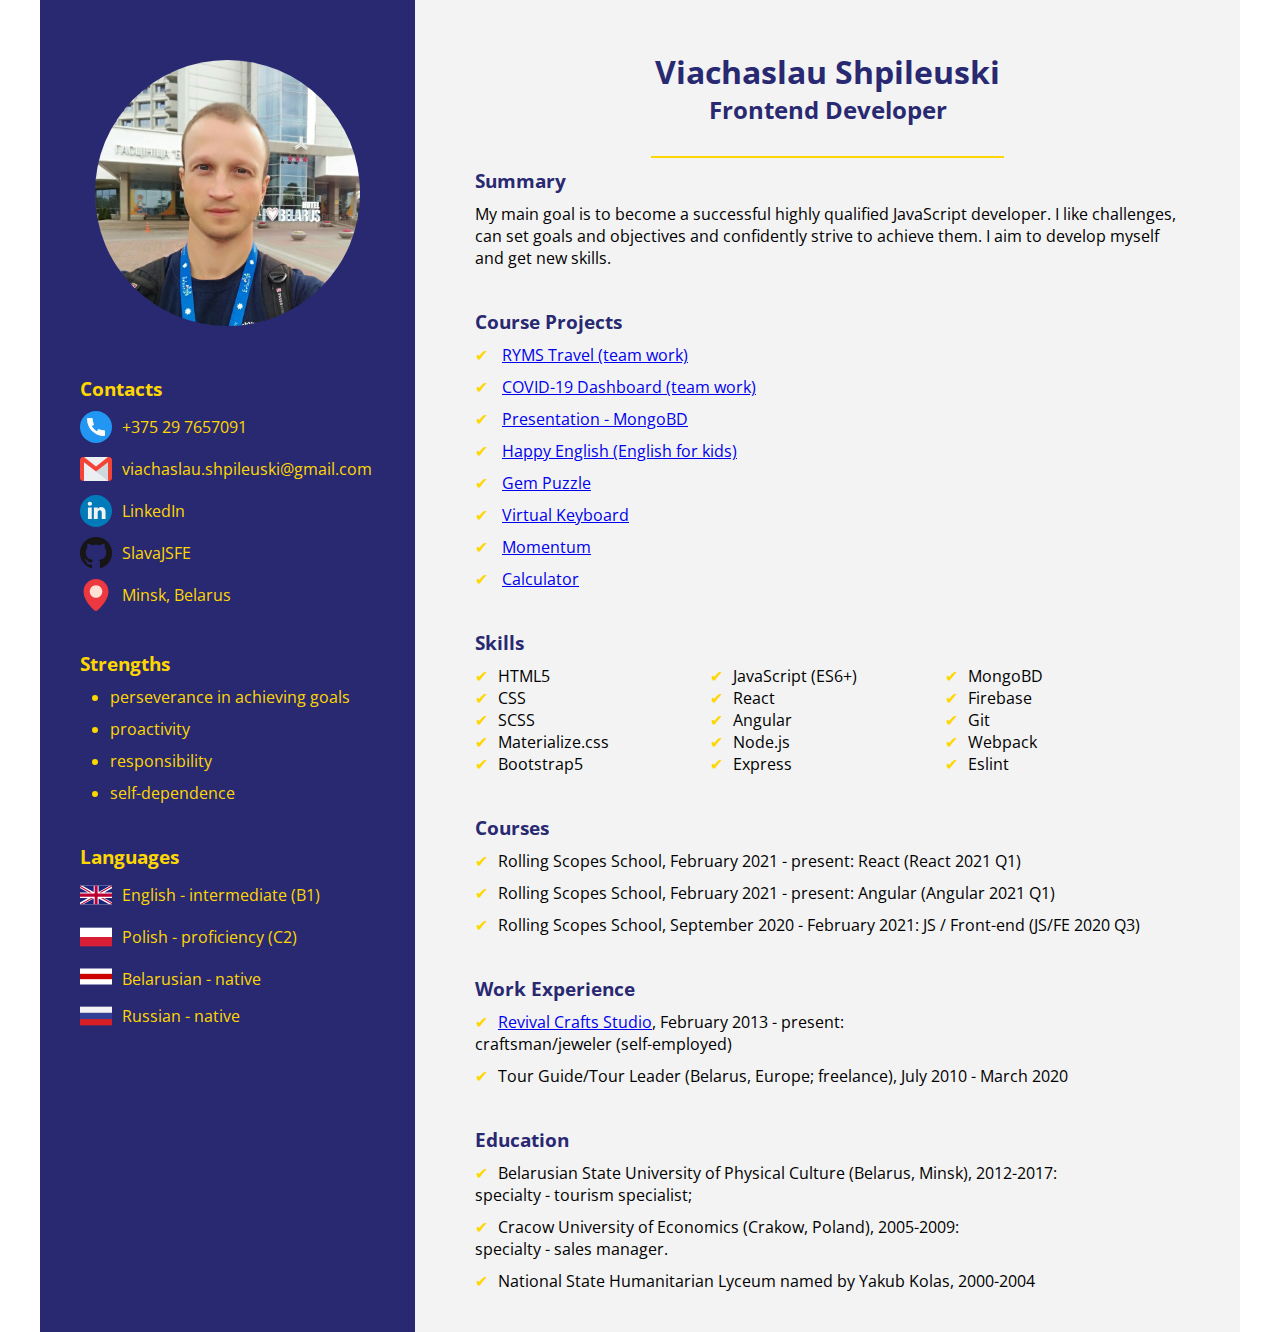
==== index.html @ f5da4689 "feat; add work experience, replace files to root" ====
<!DOCTYPE html>
<html lang="en">
<head>
  <meta charset="UTF-8">
  <meta name="viewport" content="width=device-width, initial-scale=1.0">
  <link rel="stylesheet" type="text/css" href="styles/style.css">
  <title>Viachaslau Shpileuski CV</title>
</head>
<body>
  <div class="wrapper">
    <div class="left-side">
      <img src="assets/L7zkI91B52E.jpg" alt="photo" class="photo">
      <section class="contacts left-section">
        <h3 class="section-title">Contacts</h3>
        <div class="phone contact">
          <img src="assets/telephone.svg" alt="phone">
          <a href="tel:+375 29 7657091">+375 29 7657091</a>
          <!-- <p>+375 29 7657091</p> -->
        </div>
        <div class="mail contact">
          <img src="assets/gmail.svg" alt="gmail">
          <a href="mailto:viachaslau.shpileuski@gmail.coms">viachaslau.shpileuski@gmail.com</a>
        </div>
        <div class="linkedin contact">
          <img src="assets/linkedin.svg" alt="linkedin">
          <a href="https://www.linkedin.com/in/viachaslau-shpileuski-3217bb201/" target="_blank">LinkedIn</a>
        </div>
        <div class="github contact">
          <img src="assets/GitHub-Mark-32px.png" alt="github">
          <a href="https://github.com/SlavaJSFE" target="_blank">SlavaJSFE</a>
        </div>
        <div class="location contact">
          <img src="assets/location.svg" alt="location">
          <a href="https://www.google.ru/maps/place/Minsk/@53.8847608,27.4532846,11z/data=!3m1!4b1!4m5!3m4!1s0x46dbcfd35b1e6ad3:0xb61b853ddb570d9!8m2!3d53.9006011!4d27.558972" target="_blank">Minsk, Belarus</a>
        </div>
      </section>
      <section class="strengths left-section">
        <h3 class="section-title">Strengths</h3>
        <ul>
          <li>perseverance in achieving goals</li>
          <li>proactivity</li>
          <li>responsibility</li>
          <li>self-dependence</li>
        </ul>
      </section>
      <section class="laguages left-section">
        <h3 class="section-title">Languages</h3>
        <div class="language">
          <img src="assets/english.svg" alt="UK icon">
          <p>English - intermediate (B1)</p>
        </div>
        <div class="language">
          <img src="assets/polish.svg" alt="Poland icon">
          <p>Polish - proficiency (C2)</p>
        </div>
        <div class="language">
          <img src="assets/belarusian.svg" alt="Belarus icon">
          <p>Belarusian - native</p>
        </div>
        <div class="language">
          <img src="assets/russian.svg" alt="Russia icon">
          <p>Russian - native</p>
        </div>
      </section>
    </div>
    <div class="right-side">
      <h1>Viachaslau Shpileuski</h1>
      <h2>Frontend Developer</h2>
      <hr>
      <section class="summary right-section">
        <h3 class="section-title">Summary</h3>
        <p>My main goal is to become a successful highly qualified JavaScript developer. I like challenges, can set goals and objectives and confidently strive to achieve them. I aim to develop myself and get new skills.</p>
      </section>
      <section class="projects right-section">
        <h3 class="section-title">Course Projects</h3>
        <ul>
          <li>
            <!-- <p>RYMS Travel (team work)</p> -->
            <a href="https://rsclone-ryms-travel.netlify.app/">
              <!-- https://rsclone-ryms-travel.netlify.app/ -->
              RYMS Travel (team work)
            </a>
          </li>
          <li>
            <!-- <p>COVID-19 Dashboard (team work)</p> -->
            <a href="https://dmitryastapenko-covid-dashboard.netlify.app/">
              <!-- https://dmitryastapenko-covid-dashboard.netlify.app/ -->
              COVID-19 Dashboard (team work)
            </a>
          </li>
          <li>
            <!-- <p>Presentation - MongoBD</p> -->
            <a href="https://github.com/rolling-scopes-school/slavajsfe-JS2020Q3/pull/57">
              <!-- https://github.com/rolling-scopes-school/slavajsfe-JS2020Q3/pull/57 -->
              Presentation - MongoBD
            </a>
          </li>
          <li>
            <!-- <p>Happy English (English for kids)</p> -->
            <a href="https://rolling-scopes-school.github.io/slavajsfe-JS2020Q3/english-for-kids/src/">
              <!-- https://rolling-scopes-school.github.io/slavajsfe-JS2020Q3/english-for-kids/src/ -->
              Happy English (English for kids)
            </a>
          </li>
          <li>
            <!-- <p>Gem Puzzle</p> -->
            <a href="https://rolling-scopes-school.github.io/slavajsfe-JS2020Q3/gem-puzzle/src/">
              <!-- https://rolling-scopes-school.github.io/slavajsfe-JS2020Q3/gem-puzzle/src/ -->
              Gem Puzzle
            </a>
          </li>
          <li>
            <!-- <p>Virtual Keyboard</p> -->
            <a href="https://rolling-scopes-school.github.io/slavajsfe-JS2020Q3/virtual-keyboard/">
              <!-- https://rolling-scopes-school.github.io/slavajsfe-JS2020Q3/virtual-keyboard/ -->
              Virtual Keyboard
            </a>
          </li>
          <li>
            <!-- <p>Momentum</p> -->
            <a href="https://rolling-scopes-school.github.io/slavajsfe-JS2020Q3/momentum/">
              <!-- https://rolling-scopes-school.github.io/slavajsfe-JS2020Q3/momentum/ -->
              Momentum
            </a>
          </li>
          <li>
            <!-- <p>Calculator</p> -->
            <a href="https://rolling-scopes-school.github.io/slavajsfe-JS2020Q3/calculator/">
              <!-- https://rolling-scopes-school.github.io/slavajsfe-JS2020Q3/calculator/ -->
              Calculator
            </a>
          </li>
        </ul>
      </section>
      <section class="skills right-section">
        <h3 class="section-title">Skills</h3>
        <div class="skills-list">
          <div class="skills1">
            <ul>
              <li>HTML5</li>
              <li>CSS</li>
              <li>SCSS</li>
              <li>Materialize.css</li>
              <li>Bootstrap5</li>
            </ul>
          </div>
          <div class="skills2">
            <ul>
              <li>JavaScript (ES6+)</li>
              <li>React</li>
              <li>Angular</li>
              <li>Node.js</li>
              <li>Express</li>
            </ul>
          </div>
          <div class="skills3">
            <ul>
              <li>MongoBD</li>
              <li>Firebase</li>
              <li>Git</li>
              <li>Webpack</li>
              <li>Eslint</li>
            </ul>
          </div>
        </div>
      </section>
      <section class="courses right-section">
        <h3 class="section-title">Courses</h3>
        <ul>
          <li>Rolling Scopes School, February 2021 - present: React (React 2021 Q1)</li>
          <li>Rolling Scopes School, February 2021 - present: Angular (Angular 2021 Q1)</li>
          <li>Rolling Scopes School, September 2020 - February 2021: JS / Front-end (JS/FE 2020 Q3)</li>
        </ul>
      </section>
      <section class="work-experience right-section">
        <h3 class="section-title">Work Experience</h3>
        <ul>
          <li><a href="https://www.instagram.com/revival_crafts_studio/" target="_blank">Revival Crafts Studio</a>, February 2013 - present:<br>
            craftsman/jeweler (self-employed)
          </li>
          <li>Tour Guide/Tour Leader (Belarus, Europe; freelance), July 2010 - March 2020</li>
        </ul>
      </section>
      <section class="education right-section">
        <h3 class="section-title">Education</h3>
        <ul>
          <li>Belarusian State University of Physical Culture (Belarus, Minsk), 2012-2017:<br>
            specialty - tourism specialist;</li>
          <li>Cracow University of Economics (Crakow, Poland), 2005-2009:<br>
            specialty - sales manager.</li>
          <li>National State Humanitarian Lyceum named by Yakub Kolas, 2000-2004</li>
        </ul>
      </section>
    </div>
  </div>
</body>
</html>
---- styles/style.css ----
@import url("https://fonts.googleapis.com/css2?family=Open+Sans&display=swap");
* {
  margin: 0;
  padding: 0;
}

.wrapper {
  display: -ms-grid;
  display: grid;
  -ms-grid-columns: 375px 1fr;
      grid-template-columns: 375px 1fr;
  max-width: 1200px;
  margin: 0 auto;
  height: 100vh;
  font-family: 'Open Sans', sans-serif;
  font-size: 16px;
}

.left-side {
  background-color: #292972;
  color: gold;
  padding: 50px 40px;
}

.left-side ul {
  margin-left: 30px;
}

.left-side li {
  margin: 10px 0;
}

.photo {
  display: block;
  border-radius: 50%;
  width: 90%;
  margin: 10px auto 50px;
}

.contacts img,
.language img {
  width: 32px;
}

.contacts a, .contacts p,
.language a,
.language p {
  text-decoration: none;
  color: inherit;
  padding: 5px 0 0 10px;
}

.contact,
.language {
  display: -webkit-box;
  display: -ms-flexbox;
  display: flex;
  margin: 10px 0;
}

.right-side {
  background-color: #f3f3f3;
  padding: 50px 60px 0;
}

.right-side h1, .right-side h2 {
  text-align: center;
}

.right-side h2 {
  margin-bottom: 30px;
}

.right-side h1, .right-side h2, .right-side h3 {
  color: #292972;
}

.right-side li {
  list-style-type: none;
}

.right-side li:before {
  content: "\2714";
  color: gold;
  padding-right: 10px;
}

.left-section,
.right-section {
  margin-bottom: 40px;
}

.skills-list {
  display: -ms-grid;
  display: grid;
  -ms-grid-columns: (1fr)[3];
      grid-template-columns: repeat(3, 1fr);
}

.section-title {
  margin: 10px 0;
}

hr {
  border: none;
  background-color: gold;
  height: 2px;
  width: 50%;
  margin: 0 auto;
}

.projects li,
.courses li,
.work-experience li,
.education li {
  margin-bottom: 10px;
}
/*# sourceMappingURL=style.css.map */
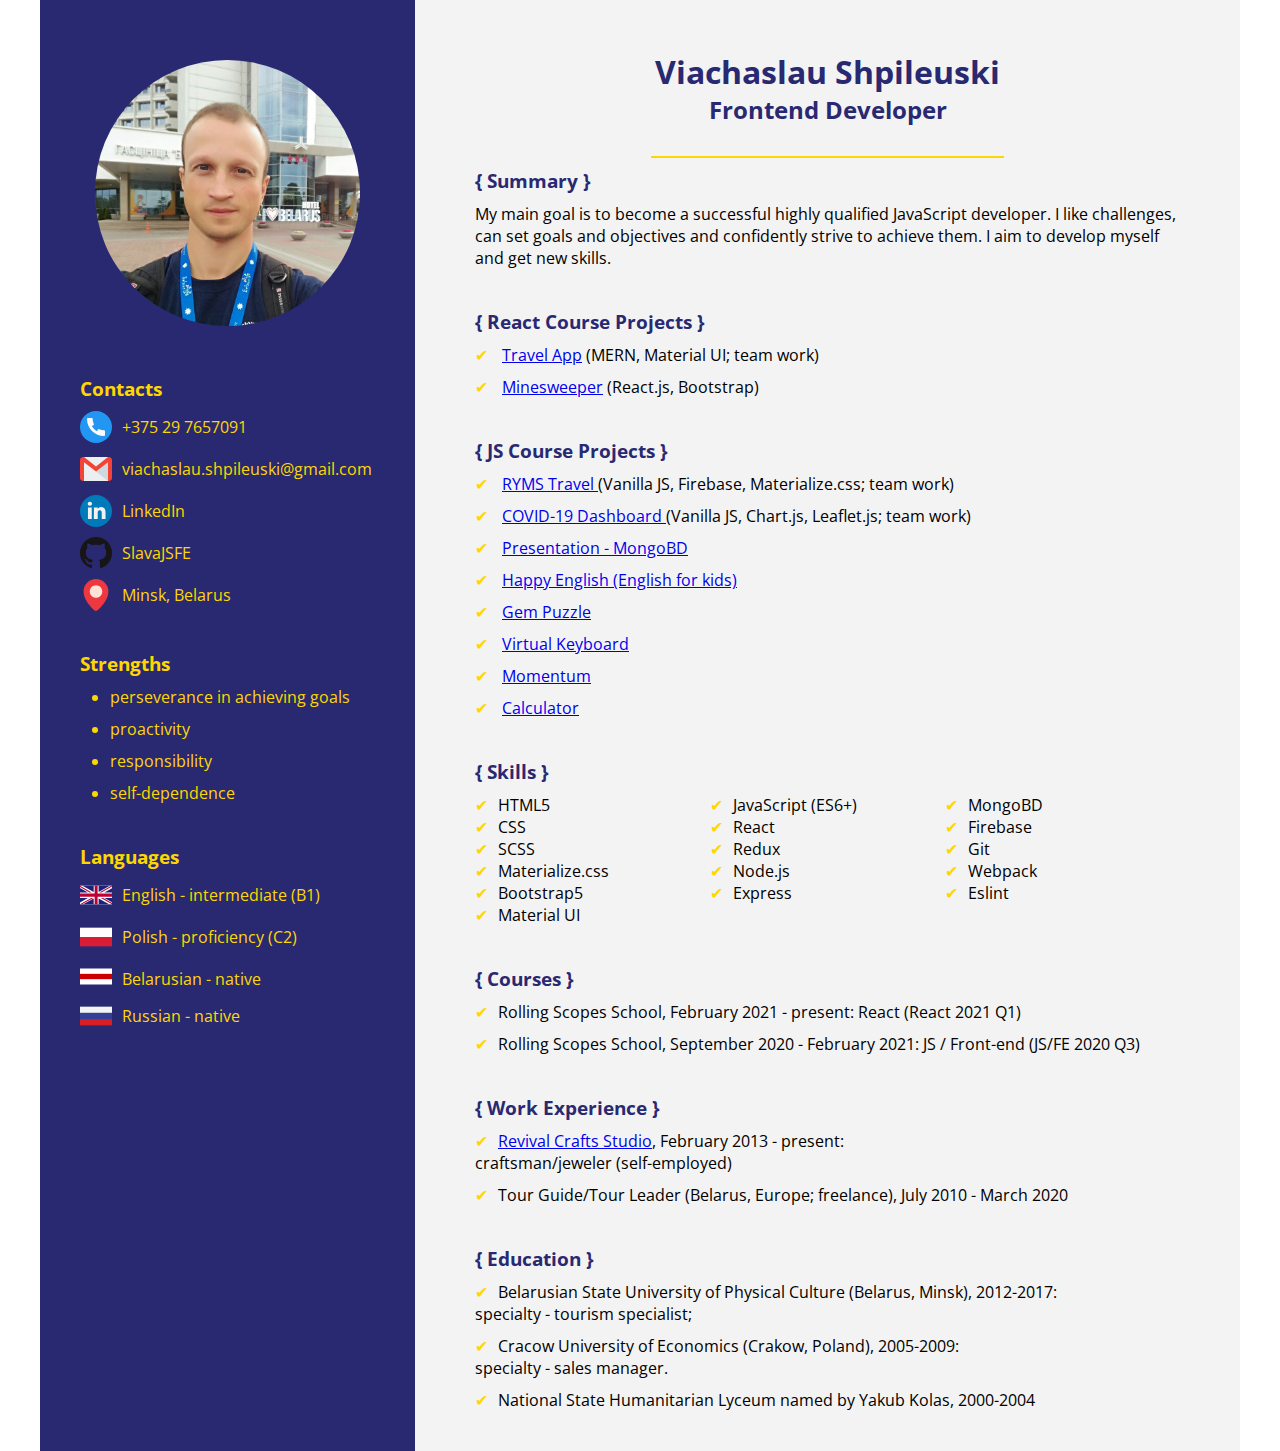
==== commit e37a78a7: "feat: add react course projects, implement adaptive design" ====
--- a/index.html
+++ b/index.html
@@ -10,83 +10,102 @@
   <div class="wrapper">
     <div class="left-side">
       <img src="assets/L7zkI91B52E.jpg" alt="photo" class="photo">
-      <section class="contacts left-section">
-        <h3 class="section-title">Contacts</h3>
-        <div class="phone contact">
-          <img src="assets/telephone.svg" alt="phone">
-          <a href="tel:+375 29 7657091">+375 29 7657091</a>
-          <!-- <p>+375 29 7657091</p> -->
-        </div>
-        <div class="mail contact">
-          <img src="assets/gmail.svg" alt="gmail">
-          <a href="mailto:viachaslau.shpileuski@gmail.coms">viachaslau.shpileuski@gmail.com</a>
-        </div>
-        <div class="linkedin contact">
-          <img src="assets/linkedin.svg" alt="linkedin">
-          <a href="https://www.linkedin.com/in/viachaslau-shpileuski-3217bb201/" target="_blank">LinkedIn</a>
-        </div>
-        <div class="github contact">
-          <img src="assets/GitHub-Mark-32px.png" alt="github">
-          <a href="https://github.com/SlavaJSFE" target="_blank">SlavaJSFE</a>
-        </div>
-        <div class="location contact">
-          <img src="assets/location.svg" alt="location">
-          <a href="https://www.google.ru/maps/place/Minsk/@53.8847608,27.4532846,11z/data=!3m1!4b1!4m5!3m4!1s0x46dbcfd35b1e6ad3:0xb61b853ddb570d9!8m2!3d53.9006011!4d27.558972" target="_blank">Minsk, Belarus</a>
-        </div>
-      </section>
-      <section class="strengths left-section">
-        <h3 class="section-title">Strengths</h3>
-        <ul>
-          <li>perseverance in achieving goals</li>
-          <li>proactivity</li>
-          <li>responsibility</li>
-          <li>self-dependence</li>
-        </ul>
-      </section>
-      <section class="laguages left-section">
-        <h3 class="section-title">Languages</h3>
-        <div class="language">
-          <img src="assets/english.svg" alt="UK icon">
-          <p>English - intermediate (B1)</p>
-        </div>
-        <div class="language">
-          <img src="assets/polish.svg" alt="Poland icon">
-          <p>Polish - proficiency (C2)</p>
-        </div>
-        <div class="language">
-          <img src="assets/belarusian.svg" alt="Belarus icon">
-          <p>Belarusian - native</p>
-        </div>
-        <div class="language">
-          <img src="assets/russian.svg" alt="Russia icon">
-          <p>Russian - native</p>
-        </div>
-      </section>
+      <div class="left-side-info">
+        <section class="contacts left-section">
+          <h3 class="section-title">Contacts</h3>
+          <div class="phone contact">
+            <img src="assets/telephone.svg" alt="phone">
+            <a href="tel:+375 29 7657091">+375 29 7657091</a>
+            <!-- <p>+375 29 7657091</p> -->
+          </div>
+          <div class="mail contact">
+            <img src="assets/gmail.svg" alt="gmail">
+            <a href="mailto:viachaslau.shpileuski@gmail.coms">viachaslau.shpileuski@gmail.com</a>
+          </div>
+          <div class="linkedin contact">
+            <img src="assets/linkedin.svg" alt="linkedin">
+            <a href="https://www.linkedin.com/in/viachaslau-shpileuski-3217bb201/" target="_blank">LinkedIn</a>
+          </div>
+          <div class="github contact">
+            <img src="assets/GitHub-Mark-32px.png" alt="github">
+            <a href="https://github.com/SlavaJSFE" target="_blank">SlavaJSFE</a>
+          </div>
+          <div class="location contact">
+            <img src="assets/location.svg" alt="location">
+            <a href="https://www.google.ru/maps/place/Minsk/@53.8847608,27.4532846,11z/data=!3m1!4b1!4m5!3m4!1s0x46dbcfd35b1e6ad3:0xb61b853ddb570d9!8m2!3d53.9006011!4d27.558972" target="_blank">Minsk, Belarus</a>
+          </div>
+        </section>
+        <section class="strengths left-section">
+          <h3 class="section-title">Strengths</h3>
+          <ul>
+            <li>perseverance in achieving goals</li>
+            <li>proactivity</li>
+            <li>responsibility</li>
+            <li>self-dependence</li>
+          </ul>
+        </section>
+        <section class="laguages left-section">
+          <h3 class="section-title">Languages</h3>
+          <div class="language">
+            <img src="assets/english.svg" alt="UK icon">
+            <p>English - intermediate (B1)</p>
+          </div>
+          <div class="language">
+            <img src="assets/polish.svg" alt="Poland icon">
+            <p>Polish - proficiency (C2)</p>
+          </div>
+          <div class="language">
+            <img src="assets/belarusian.svg" alt="Belarus icon">
+            <p>Belarusian - native</p>
+          </div>
+          <div class="language">
+            <img src="assets/russian.svg" alt="Russia icon">
+            <p>Russian - native</p>
+          </div>
+        </section>
+      </div>
     </div>
     <div class="right-side">
       <h1>Viachaslau Shpileuski</h1>
       <h2>Frontend Developer</h2>
       <hr>
       <section class="summary right-section">
-        <h3 class="section-title">Summary</h3>
-        <p>My main goal is to become a successful highly qualified JavaScript developer. I like challenges, can set goals and objectives and confidently strive to achieve them. I aim to develop myself and get new skills.</p>
-      </section>
-      <section class="projects right-section">
-        <h3 class="section-title">Course Projects</h3>
+        <h3 class="section-title">{ Summary }</h3>
+        <p>My main goal is to become a successful highly qualified JavaScript developer.
+          I like challenges, can set goals and objectives and confidently strive to achieve them.
+          I aim to develop myself and get new skills.</p>
+      </section>
+      <section class="react-projects right-section">
+        <h3 class="section-title">{ React Course Projects }</h3>
+        <ul>
+          <li>
+            <a href="https://slavajsfe-travel-app.netlify.app/">Travel App</a>
+            <span>(MERN, Material UI; team work)</span>
+          </li>
+          <li>
+            <a href="https://slavajsfe-react-game.netlify.app/">Minesweeper</a>
+            <span>(React.js, Bootstrap)</span>
+          </li>
+        </ul>
+      </section>
+      <section class="js-projects right-section">
+        <h3 class="section-title">{ JS Course Projects }</h3>
         <ul>
           <li>
             <!-- <p>RYMS Travel (team work)</p> -->
             <a href="https://rsclone-ryms-travel.netlify.app/">
               <!-- https://rsclone-ryms-travel.netlify.app/ -->
-              RYMS Travel (team work)
-            </a>
+              RYMS Travel
+            </a>
+            <span>(Vanilla JS, Firebase, Materialize.css; team work)</span>
           </li>
           <li>
             <!-- <p>COVID-19 Dashboard (team work)</p> -->
             <a href="https://dmitryastapenko-covid-dashboard.netlify.app/">
               <!-- https://dmitryastapenko-covid-dashboard.netlify.app/ -->
-              COVID-19 Dashboard (team work)
-            </a>
+              COVID-19 Dashboard
+            </a>
+            <span>(Vanilla JS, Chart.js, Leaflet.js; team work)</span>
           </li>
           <li>
             <!-- <p>Presentation - MongoBD</p> -->
@@ -133,7 +152,7 @@
         </ul>
       </section>
       <section class="skills right-section">
-        <h3 class="section-title">Skills</h3>
+        <h3 class="section-title">{ Skills }</h3>
         <div class="skills-list">
           <div class="skills1">
             <ul>
@@ -142,13 +161,14 @@
               <li>SCSS</li>
               <li>Materialize.css</li>
               <li>Bootstrap5</li>
+              <li>Material UI</li>
             </ul>
           </div>
           <div class="skills2">
             <ul>
               <li>JavaScript (ES6+)</li>
               <li>React</li>
-              <li>Angular</li>
+              <li>Redux</li>
               <li>Node.js</li>
               <li>Express</li>
             </ul>
@@ -165,15 +185,14 @@
         </div>
       </section>
       <section class="courses right-section">
-        <h3 class="section-title">Courses</h3>
+        <h3 class="section-title">{ Courses }</h3>
         <ul>
           <li>Rolling Scopes School, February 2021 - present: React (React 2021 Q1)</li>
-          <li>Rolling Scopes School, February 2021 - present: Angular (Angular 2021 Q1)</li>
           <li>Rolling Scopes School, September 2020 - February 2021: JS / Front-end (JS/FE 2020 Q3)</li>
         </ul>
       </section>
       <section class="work-experience right-section">
-        <h3 class="section-title">Work Experience</h3>
+        <h3 class="section-title">{ Work Experience }</h3>
         <ul>
           <li><a href="https://www.instagram.com/revival_crafts_studio/" target="_blank">Revival Crafts Studio</a>, February 2013 - present:<br>
             craftsman/jeweler (self-employed)
@@ -182,7 +201,7 @@
         </ul>
       </section>
       <section class="education right-section">
-        <h3 class="section-title">Education</h3>
+        <h3 class="section-title">{ Education }</h3>
         <ul>
           <li>Belarusian State University of Physical Culture (Belarus, Minsk), 2012-2017:<br>
             specialty - tourism specialist;</li>
--- a/styles/style.css
+++ b/styles/style.css
@@ -109,10 +109,56 @@
   margin: 0 auto;
 }
 
-.projects li,
+.react-projects li,
+.js-projects li,
 .courses li,
 .work-experience li,
 .education li {
   margin-bottom: 10px;
 }
+
+@media screen and (max-width: 1023px) {
+  .wrapper {
+    -ms-grid-columns: 1fr;
+        grid-template-columns: 1fr;
+  }
+  .left-side {
+    display: -webkit-box;
+    display: -ms-flexbox;
+    display: flex;
+    -ms-flex-wrap: wrap;
+        flex-wrap: wrap;
+  }
+  .photo {
+    max-width: 200px;
+    height: 100%;
+  }
+  .left-side-info {
+    display: -webkit-box;
+    display: -ms-flexbox;
+    display: flex;
+    -webkit-box-pack: justify;
+        -ms-flex-pack: justify;
+            justify-content: space-between;
+    -ms-flex-wrap: wrap;
+        flex-wrap: wrap;
+    width: 100%;
+  }
+  .left-section {
+    margin-right: 20px;
+  }
+}
+
+@media screen and (max-width: 599px) {
+  .right-side {
+    padding: 50px 20px 0;
+  }
+}
+
+@media screen and (max-width: 409px) {
+  .skills-list {
+    -ms-grid-columns: 1fr;
+        grid-template-columns: 1fr;
+  }
+}
 /*# sourceMappingURL=style.css.map */